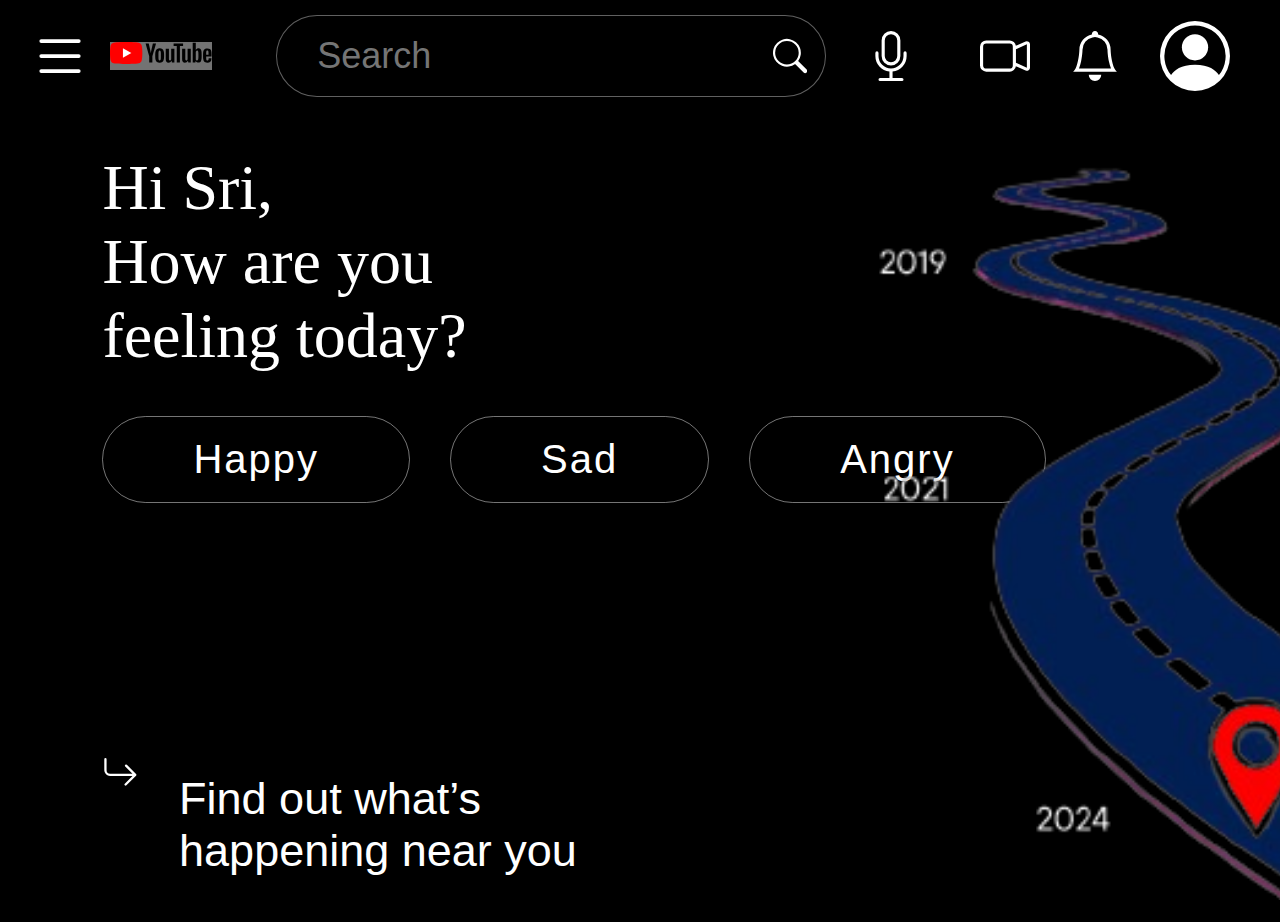
==== index1.html @ e3700649 "youtube" ====
<!DOCTYPE html>
<html lang="en">
<head>
    <meta charset="UTF-8">
    <meta name="viewport" content="width=device-width, initial-scale=1.0">
    <title>Youtube</title>
    <link rel="stylesheet" href="style.css">
</head>
<body>

    <section>
        <div class="hero">
            <video autoplay muted loop class="my-video">
                <source src="stars.mp4" type="video/mp4">
            </video>

            <div class="tint"></div>
    
                <div class="nav">
                    <div class="nav-left">
                        <svg xmlns="http://www.w3.org/2000/svg" width="60" height="60" fill="#ffffff" class="bi bi-list" viewBox="0 0 16 16">
                            <path fill-rule="evenodd" d="M2.5 12a.5.5 0 0 1 .5-.5h10a.5.5 0 0 1 0 1H3a.5.5 0 0 1-.5-.5m0-4a.5.5 0 0 1 .5-.5h10a.5.5 0 0 1 0 1H3a.5.5 0 0 1-.5-.5m0-4a.5.5 0 0 1 .5-.5h10a.5.5 0 0 1 0 1H3a.5.5 0 0 1-.5-.5"/>
                          </svg>
                          
                        <a href="" class="logo"><img src="logo.svg" alt=""></a>
                    </div>

                    <div class="nav-middle">
                        <form>
                            <input type="email" name="email" id="email" class="email_input" placeholder="Search">
                            <svg xmlns="http://www.w3.org/2000/svg" width="40" height="40" fill="#ffffff" class="bi bi-search" viewBox="0 0 16 16">
                                <path d="M11.742 10.344a6.5 6.5 0 1 0-1.397 1.398h-.001q.044.06.098.115l3.85 3.85a1 1 0 0 0 1.415-1.414l-3.85-3.85a1 1 0 0 0-.115-.1zM12 6.5a5.5 5.5 0 1 1-11 0 5.5 5.5 0 0 1 11 0"/>
                              </svg>
                          </form>
                          <svg xmlns="http://www.w3.org/2000/svg" width="50" height="50" fill="#ffffff" class="bi bi-mic" viewBox="0 0 16 16">
                            <path d="M3.5 6.5A.5.5 0 0 1 4 7v1a4 4 0 0 0 8 0V7a.5.5 0 0 1 1 0v1a5 5 0 0 1-4.5 4.975V15h3a.5.5 0 0 1 0 1h-7a.5.5 0 0 1 0-1h3v-2.025A5 5 0 0 1 3 8V7a.5.5 0 0 1 .5-.5"/>
                            <path d="M10 8a2 2 0 1 1-4 0V3a2 2 0 1 1 4 0zM8 0a3 3 0 0 0-3 3v5a3 3 0 0 0 6 0V3a3 3 0 0 0-3-3"/>
                          </svg>
                    </div>
                    
                    <div class="nav-right">
                        <svg xmlns="http://www.w3.org/2000/svg" width="50" height="50" fill="#ffffff" class="bi bi-camera-video" viewBox="0 0 16 16">
                            <path fill-rule="evenodd" d="M0 5a2 2 0 0 1 2-2h7.5a2 2 0 0 1 1.983 1.738l3.11-1.382A1 1 0 0 1 16 4.269v7.462a1 1 0 0 1-1.406.913l-3.111-1.382A2 2 0 0 1 9.5 13H2a2 2 0 0 1-2-2zm11.5 5.175 3.5 1.556V4.269l-3.5 1.556zM2 4a1 1 0 0 0-1 1v6a1 1 0 0 0 1 1h7.5a1 1 0 0 0 1-1V5a1 1 0 0 0-1-1z"/>
                          </svg>


                          <svg xmlns="http://www.w3.org/2000/svg" width="50" height="50" fill="#ffffff" class="bi bi-bell" viewBox="0 0 16 16">
                            <path d="M8 16a2 2 0 0 0 2-2H6a2 2 0 0 0 2 2M8 1.918l-.797.161A4 4 0 0 0 4 6c0 .628-.134 2.197-.459 3.742-.16.767-.376 1.566-.663 2.258h10.244c-.287-.692-.502-1.49-.663-2.258C12.134 8.197 12 6.628 12 6a4 4 0 0 0-3.203-3.92zM14.22 12c.223.447.481.801.78 1H1c.299-.199.557-.553.78-1C2.68 10.2 3 6.88 3 6c0-2.42 1.72-4.44 4.005-4.901a1 1 0 1 1 1.99 0A5 5 0 0 1 13 6c0 .88.32 4.2 1.22 6"/>
                          </svg>

                          <svg xmlns="http://www.w3.org/2000/svg" width="70" height="70" fill="#ffffff" class="bi bi-person-circle" viewBox="0 0 16 16">
                            <path d="M11 6a3 3 0 1 1-6 0 3 3 0 0 1 6 0"/>
                            <path fill-rule="evenodd" d="M0 8a8 8 0 1 1 16 0A8 8 0 0 1 0 8m8-7a7 7 0 0 0-5.468 11.37C3.242 11.226 4.805 10 8 10s4.757 1.225 5.468 2.37A7 7 0 0 0 8 1"/>
                          </svg>
                    </div>
                    
                </div>
        </div>

        <section>
            <div class="container">
                <div class="leftcontent">
                        <h1 span class="title">Hi Sri,<br>How are you feeling today?</h1>
                        <div class="buttons">
                            <p class="button">Happy</p>
                            <p class="button">Sad</p>
                            <p class="button">Angry</p>
                        </div>    

                        <div class="bottomtitle">
                            <!-- <svg class="return-icon" xmlns="http://www.w3.org/2000/svg" width="60" height="60" fill="currentColor" class="bi bi-compass" viewBox="0 0 16 16">
                                <path d="M8 16.016a7.5 7.5 0 0 0 1.962-14.74A1 1 0 0 0 9 0H7a1 1 0 0 0-.962 1.276A7.5 7.5 0 0 0 8 16.016m6.5-7.5a6.5 6.5 0 1 1-13 0 6.5 6.5 0 0 1 13 0"/>
                                <path d="m6.94 7.44 4.95-2.83-2.83 4.95-4.949 2.83 2.828-4.95z"/>
                              </svg> -->
                            <!-- <svg class="return-icon" xmlns="http://www.w3.org/2000/svg" width="60" height="60" fill="currentColor" class="bi bi-compass" viewBox="0 0 16 16">
                                <path d="M8 0a8 8 0 1 0 0 16A8 8 0 0 0 8 0M4.882 1.731a.48.48 0 0 0 .14.291.487.487 0 0 1-.126.78l-.291.146a.7.7 0 0 0-.188.135l-.48.48a1 1 0 0 1-1.023.242l-.02-.007a1 1 0 0 0-.462-.04 7 7 0 0 1 2.45-2.027m-3 9.674.86-.216a1 1 0 0 0 .758-.97v-.184a1 1 0 0 1 .445-.832l.04-.026a1 1 0 0 0 .152-1.54L3.121 6.621a.414.414 0 0 1 .542-.624l1.09.818a.5.5 0 0 0 .523.047.5.5 0 0 1 .724.447v.455a.8.8 0 0 0 .131.433l.795 1.192a1 1 0 0 1 .116.238l.73 2.19a1 1 0 0 0 .949.683h.058a1 1 0 0 0 .949-.684l.73-2.189a1 1 0 0 1 .116-.238l.791-1.187A.45.45 0 0 1 11.743 8c.16 0 .306.084.392.218.557.875 1.63 2.282 2.365 2.282l.04-.001a7.003 7.003 0 0 1-12.658.905Z"/>
                              </svg> -->
                            <svg class="return-icon" xmlns="http://www.w3.org/2000/svg" width="60" height="60" fill="currentColor" class="bi bi-arrow-return-right" viewBox="0 0 16 16">
                                <path fill-rule="evenodd" d="M1.5 1.5A.5.5 0 0 0 1 2v4.8a2.5 2.5 0 0 0 2.5 2.5h9.793l-3.347 3.346a.5.5 0 0 0 .708.708l4.2-4.2a.5.5 0 0 0 0-.708l-4-4a.5.5 0 0 0-.708.708L13.293 8.3H3.5A1.5 1.5 0 0 1 2 6.8V2a.5.5 0 0 0-.5-.5"/>
                              </svg>

                              <p class="findout">Find out what’s happening near you</p>
                        </div>
                </div>

                <div class="rightcontent">
                    <img class="img-roadmap" src="roadmapyears.png" alt="">
                </div>
            </div>
        </section>
        
    </section>
    
</body>
</html>
---- style.css ----
@import url('https://fonts.googleapis.com/css2?family=Alegreya:ital,wght@0,400..900;1,400..900&family=Cormorant+Garamond:ital,wght@0,300;0,400;0,500;0,600;0,700;1,300;1,400;1,500;1,600;1,700&display=swap');

body {
    margin: 0;
    font-family: "Alegreya", serif;
    background-color: rgb(0, 0, 0);
  }

@media(min-width: 990px) {
    .hero{
        width: 100%;
        height: 100vh;
        overflow: hidden;
    }
    
    .my-video{
        width: 100%;
        height: 100vh;
        transform: scale(1.2);
    }
    
    .tint{
        background-color: rgba(0, 0, 0, 0.45);
            background-image: linear-gradient(to top, rgba(0, 0, 0, 0.8) 0, rgba(0, 0, 0, 0) 60%, rgba(0, 0, 0, 0.8) 100%);
            position: absolute;
            top: 0;
            left: 0;
            bottom: 0;
            right: 0;
    }
    
    .nav{
        position: absolute;
        display: flex;
        width: 100%;
        justify-content: space-between;
        align-items: center;
        top:4%;
        left: 50%;
        transform: translate(-50%, -50% );
        margin-top: 20px;
    }
    
    .nav{
        display: flex;
    }
    
    .nav-left{
        display: flex;
        gap: 20px;
        margin-left: 30px;
        align-items: center;
    }
    
    .logo{
        width: 8vw;
        background-color: rgba(255, 255, 255, 0.45);
    }
    
    .nav-middle{
        display: flex;
        align-items: center;
        gap: 40px;
        border-color: wheat;
        background-color: #0000005a;
    }
    
    form {
        width: 40vw;
        padding: 18px;
        font-size: 28px;
        background-color: #0000001a;
        border-radius: 48px;
        border: 1px solid rgba(255, 255, 255, 0.375);
        display: flex;
        gap: 15px;
        margin: 0 auto;
        align-items: center;
      }
      
      .micclass {
        background-color: transparent;
        border: none;
        margin: 0;
        cursor: pointer;
      }
    
    
    .email_input{
        background-color: #0000001a;
        border: none;
        outline: none;
        font-size: 36px;
        margin-left: 20px;
        width: 100%;
    }
    
    .nav-right{
        display: flex;
        gap: 40px;
        margin-right: 50px;
        align-items: center;
    }
    
    .leftcontent{
        position: absolute;
        top:12%;
        left: 8%;
        width: 40%;
        display: flex;
        flex-direction: column;
        justify-content: center;
        color: white;
    }
    
    .rightcontent{
        position: absolute;
        top:10%;
        bottom: 0%;
        right: 0%;
        width: 32%;
        overflow: hidden;
        justify-content: left;
        display: flex;
        color: white;
    }
    
    
    .img-roadmap{
        object-fit: cover;
        transform: scale(-1px);
        
    }
    
    .img-roadmap:hover{
        cursor: pointer;
    }
    
    
    .title{
        font-size: 5vmax;
        text-align: left;
        font-family: Georgia, 'Times New Roman', Times, serif;
        font-weight: 400;
    }
    
    .titlefirst{
        font-size: 5vmax;
        text-align: left;
        font-family: Georgia, 'Times New Roman', Times, serif;
        font-weight: 400;
        overflow: hidden;
        border-right: .05em solid rgb(255, 0, 0);
        width: 0;
        animation: 
        typing 1s steps(20, end) forwards,
        blink .8s infinite;
    }
    
    @keyframes typing {
        from { width: 0 }
        to { width: 100% }
    }
    
    @keyframes blink {
        from { border-color: transparent }
        to { border-color: rgb(255, 0, 0); }
    }
    
    .buttons{
        margin-top: -40px;
        display: flex;
        gap: 40px;
        font-size: 40px;
        font-family: 'Lucida Sans', 'Lucida Sans Regular', 'Lucida Grande', 'Lucida Sans Unicode', Geneva, Verdana, sans-serif;
    }
    
    .button{
        border: 1px solid rgba(255, 255, 255, 0.46);
        border-radius: 60px;
        padding: 20px 90px;
        letter-spacing: 2px;
    }
    
    .button:hover{
        background-color: rgba(255, 255, 255, 0.837);
        color: black;
        cursor: pointer;
        box-shadow: 0 12px 16px 0 rgba(208, 208, 208, 0.159), 0 17px 50px 0 rgba(117, 116, 116, 0.19);
    }
    
    .bottomtitle{
        margin-top: 200px;
        display: flex;
        gap: 40px;
    }
    
    .findout{
        font-size: 45px;
        font-family: Arial, Helvetica, sans-serif;
        font-weight: lighter;
        margin-top: 30px;
    }
    
    
    .findout:hover{
        cursor: pointer;
    }
    
    .return-icon{
    
    }
}

@media(min-width: 586px) and (max-width: 990px) {
    .hero{
        width: 100%;
        height: 100vh;
        overflow: hidden;
    }
    
    .my-video{
        width: 100%;
        height: 100vh;
        transform: scale(1.2);
    }
    
    .tint{
        background-color: rgba(0, 0, 0, 0.45);
            background-image: linear-gradient(to top, rgba(0, 0, 0, 0.8) 0, rgba(0, 0, 0, 0) 60%, rgba(0, 0, 0, 0.8) 100%);
            position: absolute;
            top: 0;
            left: 0;
            bottom: 0;
            right: 0;
    }
    
    .nav{
        position: absolute;
        display: flex;
        width: 100%;
        justify-content: space-between;
        align-items: center;
        top:4%;
        left: 50%;
        transform: translate(-50%, -50% );
        margin-top: 20px;
    }
    
    .nav{
        display: flex;
    }
    
    .nav-left{
        display: flex;
        gap: 20px;
        margin-left: 30px;
        align-items: center;
    }
    
    .logo{
        width: 8vw;
        background-color: rgba(255, 255, 255, 0.45);
    }
    
    .nav-middle{
        display: flex;
        align-items: center;
        gap: 40px;
        border-color: wheat;
        background-color: #0000005a;
    }
    
    form {
        width: 40vw;
        padding: 18px;
        font-size: 28px;
        background-color: #0000001a;
        border-radius: 48px;
        border: 1px solid rgba(255, 255, 255, 0.375);
        display: flex;
        gap: 15px;
        margin: 0 auto;
        align-items: center;
      }
      
      .micclass {
        background-color: transparent;
        border: none;
        margin: 0;
        cursor: pointer;
      }
    
    
    .email_input{
        background-color: #0000001a;
        border: none;
        outline: none;
        font-size: 36px;
        margin-left: 20px;
        width: 100%;
    }
    
    .nav-right{
        display: flex;
        gap: 40px;
        margin-right: 50px;
        align-items: center;
    }
    
    .leftcontent{
        position: absolute;
        top:12%;
        left: 8%;
        width: 40%;
        display: flex;
        flex-direction: column;
        justify-content: center;
        color: white;
    }
    
    .rightcontent{
        position: absolute;
        top:10%;
        bottom: 0%;
        right: 0%;
        width: 32%;
        overflow: hidden;
        justify-content: left;
        display: flex;
        color: white;
    }
    
    
    .img-roadmap{
        object-fit: cover;
        transform: scale(-1px);
        
    }
    
    .img-roadmap:hover{
        cursor: pointer;
    }
    
    
    .title{
        font-size: 5vmax;
        text-align: left;
        font-family: Georgia, 'Times New Roman', Times, serif;
        font-weight: 400;
    }
    
    .titlefirst{
        font-size: 5vmax;
        text-align: left;
        font-family: Georgia, 'Times New Roman', Times, serif;
        font-weight: 400;
        overflow: hidden;
        border-right: .05em solid rgb(255, 0, 0);
        width: 0;
        animation: 
        typing 1s steps(20, end) forwards,
        blink .8s infinite;
    }
    
    @keyframes typing {
        from { width: 0 }
        to { width: 100% }
    }
    
    @keyframes blink {
        from { border-color: transparent }
        to { border-color: rgb(255, 0, 0); }
    }
    
    .buttons{
        margin-top: -40px;
        display: flex;
        gap: 40px;
        font-size: 40px;
        font-family: 'Lucida Sans', 'Lucida Sans Regular', 'Lucida Grande', 'Lucida Sans Unicode', Geneva, Verdana, sans-serif;
    }
    
    .button{
        border: 1px solid rgba(255, 255, 255, 0.46);
        border-radius: 60px;
        padding: 20px 90px;
        letter-spacing: 2px;
    }
    
    .button:hover{
        background-color: rgba(255, 255, 255, 0.837);
        color: black;
        cursor: pointer;
        box-shadow: 0 12px 16px 0 rgba(208, 208, 208, 0.159), 0 17px 50px 0 rgba(117, 116, 116, 0.19);
    }
    
    .bottomtitle{
        margin-top: 200px;
        display: flex;
        gap: 40px;
    }
    
    .findout{
        font-size: 45px;
        font-family: Arial, Helvetica, sans-serif;
        font-weight: lighter;
        margin-top: 30px;
    }
    
    
    .findout:hover{
        cursor: pointer;
    }
    
    .return-icon{
    
    }
}

@media(max-width: 586px){ 
    .hero{
        width: 100%;
        height: 100vh;
        overflow: hidden;
    }
    
    .my-video{
        width: 100%;
        height: 100vh;
        transform: scale(1.2);
    }
    
    .tint{
        background-color: rgba(0, 0, 0, 0.45);
            background-image: linear-gradient(to top, rgba(0, 0, 0, 0.8) 0, rgba(0, 0, 0, 0) 60%, rgba(0, 0, 0, 0.8) 100%);
            position: absolute;
            top: 0;
            left: 0;
            bottom: 0;
            right: 0;
            height: 100vh;
    }
    
    .nav{
        position: absolute;
        display: flex;
        width: calc(100vw - 10px);
        justify-content: space-between;
        align-items: center;
        top:4%;
        left: 50%;
        transform: translate(-50%, -50% );
        margin-top: 20px;
    }
    
    .nav{
        display: flex;
    }
    
    .nav-left{
        /* display: flex;
        gap: 20px;
        margin-left: 30px;
        align-items: center; */
        display: none;
    }
    
    .logo{
        width: 10vw;
        background-color: rgba(255, 255, 255, 0.45);
    }
    
    .nav-middle{
        display: flex;
        align-items: center;
        gap: 40px;
        border-color: wheat;
        background-color: #0000005a;
    }
    
    form {
        width: 40vw;
        padding: 18px;
        font-size: 28px;
        background-color: #0000001a;
        border-radius: 48px;
        border: 1px solid rgba(255, 255, 255, 0.375);
        display: flex;
        gap: 5px;
        margin: 0 auto;
        align-items: center;
      }
      
      .micclass {
        background-color: transparent;
        border: none;
        margin: 0;
        cursor: pointer;
      }
    
    
    .email_input{
        background-color: #0000001a;
        border: none;
        outline: none;
        font-size: 36px;
        margin-left: 20px;
        width: 100%;
    }
    
    .nav-right{
        display: flex;
        gap: 40px;
        margin-right: 50px;
        align-items: center;
    }
    
    .leftcontent{
        width: 80vw;
        margin: auto;
        text-align: center;
        display: flex;
        flex-direction: column;
        justify-content: center;
        color: white;
    }
    
    .rightcontent{
        position: absolute;
        top:10%;
        bottom: 0%;
        right: 0%;
        width: 32%;
        overflow: hidden;
        justify-content: left;
        display: flex;
        color: white;
    }
    
    
    .img-roadmap{
        object-fit: cover;
        transform: scale(-1px);
        
    }
    
    .img-roadmap:hover{
        cursor: pointer;
    }
    
    
    .title{
        font-size: 5vmax;
        text-align: left;
        font-family: Georgia, 'Times New Roman', Times, serif;
        font-weight: 400;
    }
    
    /* .titlefirst{
        font-size: 5vmax;
        text-align: left;
        font-family: Georgia, 'Times New Roman', Times, serif;
        font-weight: 400;
        overflow: hidden;
        border-right: .05em solid rgb(255, 0, 0);
        width: 0;
        animation: 
        typing 1s steps(20, end) forwards,
        blink .8s infinite;
    } */
    
    /* @keyframes typing {
        from { width: 0 }
        to { width: 100% }
    }
    
    @keyframes blink {
        from { border-color: transparent }
        to { border-color: rgb(255, 0, 0); }
    } */
    
    .buttons{
        margin-top: -40px;
        display: flex;
        flex-direction: column;
        gap: 40px;
        font-size: 40px;
        font-family: 'Lucida Sans', 'Lucida Sans Regular', 'Lucida Grande', 'Lucida Sans Unicode', Geneva, Verdana, sans-serif;
    }
    
    .button{
        border: 1px solid rgba(255, 255, 255, 0.46);
        border-radius: 60px;
        padding: 20px 90px;
        letter-spacing: 2px;
    }
    
    .button:hover{
        background-color: rgba(255, 255, 255, 0.837);
        color: black;
        cursor: pointer;
        box-shadow: 0 12px 16px 0 rgba(208, 208, 208, 0.159), 0 17px 50px 0 rgba(117, 116, 116, 0.19);
    }
    
    .bottomtitle{
        margin-top: 200px;
        display: flex;
        gap: 40px;
    }
    
    .findout{
        font-size: 5px;
        font-family: Arial, Helvetica, sans-serif;
        font-weight: lighter;
        margin-top: 30px;
    }
    
    
    .findout:hover{
        cursor: pointer;
    }
    
    .return-icon{
    
    }
}
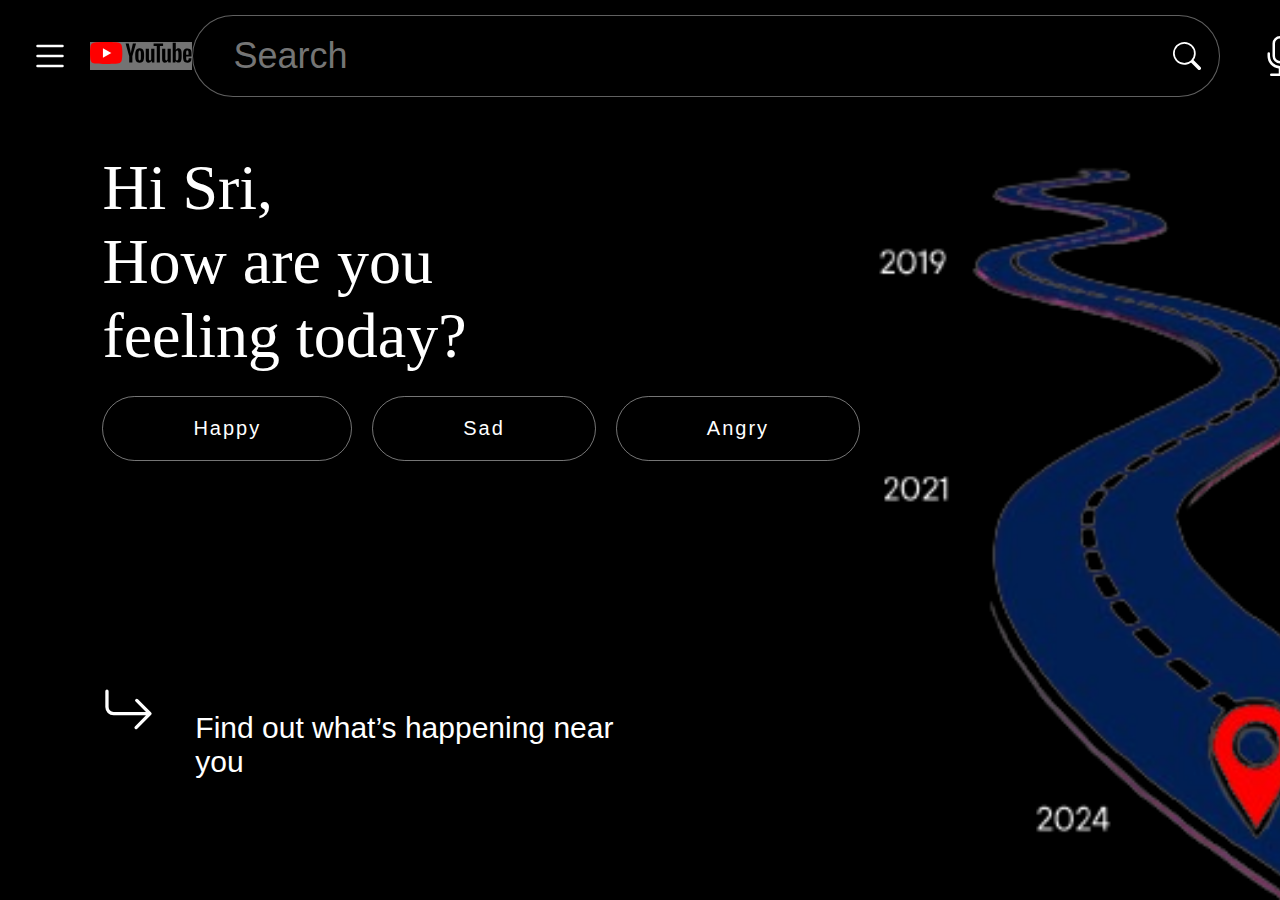
==== commit f67a17a1: "changed sizes" ====
--- a/index1.html
+++ b/index1.html
@@ -18,7 +18,7 @@
     
                 <div class="nav">
                     <div class="nav-left">
-                        <svg xmlns="http://www.w3.org/2000/svg" width="60" height="60" fill="#ffffff" class="bi bi-list" viewBox="0 0 16 16">
+                        <svg xmlns="http://www.w3.org/2000/svg" width="40" height="40" fill="#ffffff" class="bi bi-list" viewBox="0 0 16 16">
                             <path fill-rule="evenodd" d="M2.5 12a.5.5 0 0 1 .5-.5h10a.5.5 0 0 1 0 1H3a.5.5 0 0 1-.5-.5m0-4a.5.5 0 0 1 .5-.5h10a.5.5 0 0 1 0 1H3a.5.5 0 0 1-.5-.5m0-4a.5.5 0 0 1 .5-.5h10a.5.5 0 0 1 0 1H3a.5.5 0 0 1-.5-.5"/>
                           </svg>
                           
@@ -28,27 +28,27 @@
                     <div class="nav-middle">
                         <form>
                             <input type="email" name="email" id="email" class="email_input" placeholder="Search">
-                            <svg xmlns="http://www.w3.org/2000/svg" width="40" height="40" fill="#ffffff" class="bi bi-search" viewBox="0 0 16 16">
+                            <svg xmlns="http://www.w3.org/2000/svg" width="30" height="30" fill="#ffffff" class="bi bi-search" viewBox="0 0 16 16">
                                 <path d="M11.742 10.344a6.5 6.5 0 1 0-1.397 1.398h-.001q.044.06.098.115l3.85 3.85a1 1 0 0 0 1.415-1.414l-3.85-3.85a1 1 0 0 0-.115-.1zM12 6.5a5.5 5.5 0 1 1-11 0 5.5 5.5 0 0 1 11 0"/>
                               </svg>
                           </form>
-                          <svg xmlns="http://www.w3.org/2000/svg" width="50" height="50" fill="#ffffff" class="bi bi-mic" viewBox="0 0 16 16">
+                          <svg xmlns="http://www.w3.org/2000/svg" width="40" height="40" fill="#ffffff" class="bi bi-mic" viewBox="0 0 16 16">
                             <path d="M3.5 6.5A.5.5 0 0 1 4 7v1a4 4 0 0 0 8 0V7a.5.5 0 0 1 1 0v1a5 5 0 0 1-4.5 4.975V15h3a.5.5 0 0 1 0 1h-7a.5.5 0 0 1 0-1h3v-2.025A5 5 0 0 1 3 8V7a.5.5 0 0 1 .5-.5"/>
                             <path d="M10 8a2 2 0 1 1-4 0V3a2 2 0 1 1 4 0zM8 0a3 3 0 0 0-3 3v5a3 3 0 0 0 6 0V3a3 3 0 0 0-3-3"/>
                           </svg>
                     </div>
                     
                     <div class="nav-right">
-                        <svg xmlns="http://www.w3.org/2000/svg" width="50" height="50" fill="#ffffff" class="bi bi-camera-video" viewBox="0 0 16 16">
+                        <svg xmlns="http://www.w3.org/2000/svg" width="40" height="40" fill="#ffffff" class="bi bi-camera-video" viewBox="0 0 16 16">
                             <path fill-rule="evenodd" d="M0 5a2 2 0 0 1 2-2h7.5a2 2 0 0 1 1.983 1.738l3.11-1.382A1 1 0 0 1 16 4.269v7.462a1 1 0 0 1-1.406.913l-3.111-1.382A2 2 0 0 1 9.5 13H2a2 2 0 0 1-2-2zm11.5 5.175 3.5 1.556V4.269l-3.5 1.556zM2 4a1 1 0 0 0-1 1v6a1 1 0 0 0 1 1h7.5a1 1 0 0 0 1-1V5a1 1 0 0 0-1-1z"/>
                           </svg>
 
 
-                          <svg xmlns="http://www.w3.org/2000/svg" width="50" height="50" fill="#ffffff" class="bi bi-bell" viewBox="0 0 16 16">
+                          <svg xmlns="http://www.w3.org/2000/svg" width="40" height="40" fill="#ffffff" class="bi bi-bell" viewBox="0 0 16 16">
                             <path d="M8 16a2 2 0 0 0 2-2H6a2 2 0 0 0 2 2M8 1.918l-.797.161A4 4 0 0 0 4 6c0 .628-.134 2.197-.459 3.742-.16.767-.376 1.566-.663 2.258h10.244c-.287-.692-.502-1.49-.663-2.258C12.134 8.197 12 6.628 12 6a4 4 0 0 0-3.203-3.92zM14.22 12c.223.447.481.801.78 1H1c.299-.199.557-.553.78-1C2.68 10.2 3 6.88 3 6c0-2.42 1.72-4.44 4.005-4.901a1 1 0 1 1 1.99 0A5 5 0 0 1 13 6c0 .88.32 4.2 1.22 6"/>
                           </svg>
 
-                          <svg xmlns="http://www.w3.org/2000/svg" width="70" height="70" fill="#ffffff" class="bi bi-person-circle" viewBox="0 0 16 16">
+                          <svg xmlns="http://www.w3.org/2000/svg" width="50" height="50" fill="#ffffff" class="bi bi-person-circle" viewBox="0 0 16 16">
                             <path d="M11 6a3 3 0 1 1-6 0 3 3 0 0 1 6 0"/>
                             <path fill-rule="evenodd" d="M0 8a8 8 0 1 1 16 0A8 8 0 0 1 0 8m8-7a7 7 0 0 0-5.468 11.37C3.242 11.226 4.805 10 8 10s4.757 1.225 5.468 2.37A7 7 0 0 0 8 1"/>
                           </svg>
--- a/style.css
+++ b/style.css
@@ -66,7 +66,7 @@
     }
     
     form {
-        width: 40vw;
+        width: 990px;
         padding: 18px;
         font-size: 28px;
         background-color: #0000001a;
@@ -170,8 +170,8 @@
     .buttons{
         margin-top: -40px;
         display: flex;
-        gap: 40px;
-        font-size: 40px;
+        gap: 20px;
+        font-size: 20px;
         font-family: 'Lucida Sans', 'Lucida Sans Regular', 'Lucida Grande', 'Lucida Sans Unicode', Geneva, Verdana, sans-serif;
     }
     
@@ -196,7 +196,7 @@
     }
     
     .findout{
-        font-size: 45px;
+        font-size: 30px;
         font-family: Arial, Helvetica, sans-serif;
         font-weight: lighter;
         margin-top: 30px;
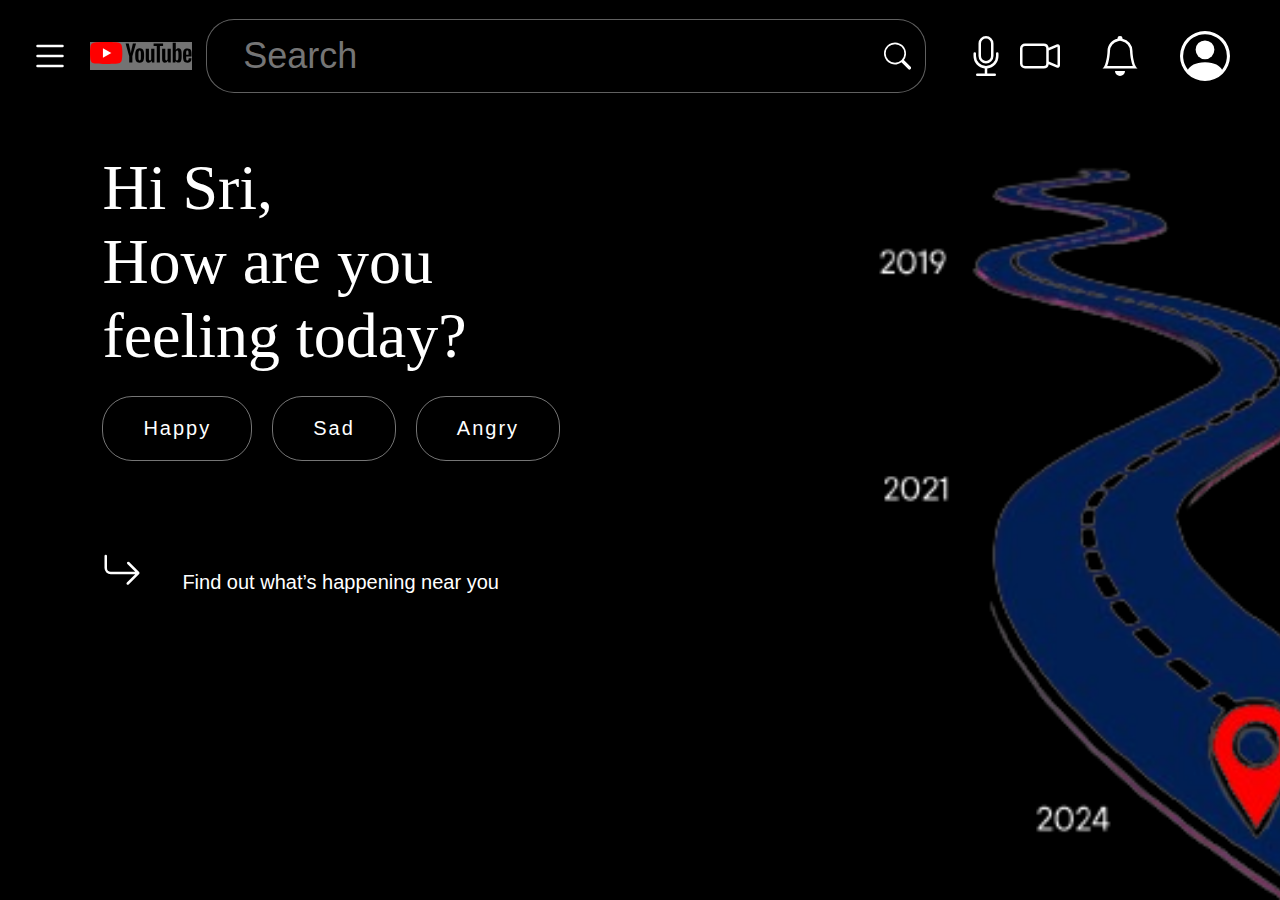
==== commit 95549cc6: "changed sizes" ====
--- a/index1.html
+++ b/index1.html
@@ -75,7 +75,7 @@
                             <!-- <svg class="return-icon" xmlns="http://www.w3.org/2000/svg" width="60" height="60" fill="currentColor" class="bi bi-compass" viewBox="0 0 16 16">
                                 <path d="M8 0a8 8 0 1 0 0 16A8 8 0 0 0 8 0M4.882 1.731a.48.48 0 0 0 .14.291.487.487 0 0 1-.126.78l-.291.146a.7.7 0 0 0-.188.135l-.48.48a1 1 0 0 1-1.023.242l-.02-.007a1 1 0 0 0-.462-.04 7 7 0 0 1 2.45-2.027m-3 9.674.86-.216a1 1 0 0 0 .758-.97v-.184a1 1 0 0 1 .445-.832l.04-.026a1 1 0 0 0 .152-1.54L3.121 6.621a.414.414 0 0 1 .542-.624l1.09.818a.5.5 0 0 0 .523.047.5.5 0 0 1 .724.447v.455a.8.8 0 0 0 .131.433l.795 1.192a1 1 0 0 1 .116.238l.73 2.19a1 1 0 0 0 .949.683h.058a1 1 0 0 0 .949-.684l.73-2.189a1 1 0 0 1 .116-.238l.791-1.187A.45.45 0 0 1 11.743 8c.16 0 .306.084.392.218.557.875 1.63 2.282 2.365 2.282l.04-.001a7.003 7.003 0 0 1-12.658.905Z"/>
                               </svg> -->
-                            <svg class="return-icon" xmlns="http://www.w3.org/2000/svg" width="60" height="60" fill="currentColor" class="bi bi-arrow-return-right" viewBox="0 0 16 16">
+                            <svg class="return-icon" xmlns="http://www.w3.org/2000/svg" width="40" height="40" fill="currentColor" class="bi bi-arrow-return-right" viewBox="0 0 16 16">
                                 <path fill-rule="evenodd" d="M1.5 1.5A.5.5 0 0 0 1 2v4.8a2.5 2.5 0 0 0 2.5 2.5h9.793l-3.347 3.346a.5.5 0 0 0 .708.708l4.2-4.2a.5.5 0 0 0 0-.708l-4-4a.5.5 0 0 0-.708.708L13.293 8.3H3.5A1.5 1.5 0 0 1 2 6.8V2a.5.5 0 0 0-.5-.5"/>
                               </svg>
 
--- a/style.css
+++ b/style.css
@@ -66,11 +66,11 @@
     }
     
     form {
-        width: 990px;
-        padding: 18px;
+        width: 690px;
+        padding: 14px;
         font-size: 28px;
         background-color: #0000001a;
-        border-radius: 48px;
+        border-radius: 28px;
         border: 1px solid rgba(255, 255, 255, 0.375);
         display: flex;
         gap: 15px;
@@ -177,8 +177,8 @@
     
     .button{
         border: 1px solid rgba(255, 255, 255, 0.46);
-        border-radius: 60px;
-        padding: 20px 90px;
+        border-radius: 30px;
+        padding: 20px 40px;
         letter-spacing: 2px;
     }
     
@@ -190,16 +190,15 @@
     }
     
     .bottomtitle{
-        margin-top: 200px;
+        margin-top: 70px;
         display: flex;
         gap: 40px;
     }
     
     .findout{
-        font-size: 30px;
+        font-size: 20px;
         font-family: Arial, Helvetica, sans-serif;
         font-weight: lighter;
-        margin-top: 30px;
     }
     
     
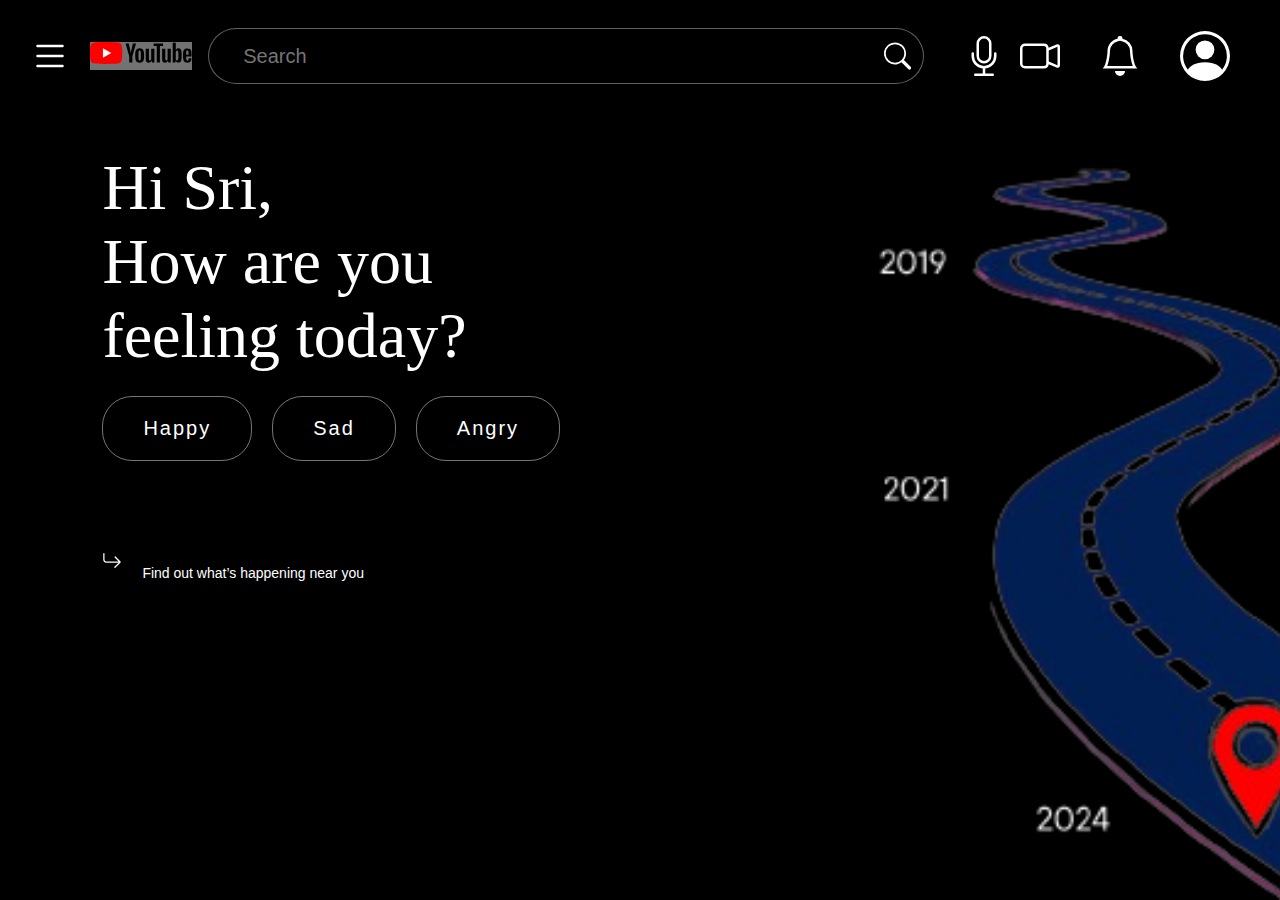
==== commit 8b42d2a7: "changed sizes" ====
--- a/index1.html
+++ b/index1.html
@@ -75,7 +75,7 @@
                             <!-- <svg class="return-icon" xmlns="http://www.w3.org/2000/svg" width="60" height="60" fill="currentColor" class="bi bi-compass" viewBox="0 0 16 16">
                                 <path d="M8 0a8 8 0 1 0 0 16A8 8 0 0 0 8 0M4.882 1.731a.48.48 0 0 0 .14.291.487.487 0 0 1-.126.78l-.291.146a.7.7 0 0 0-.188.135l-.48.48a1 1 0 0 1-1.023.242l-.02-.007a1 1 0 0 0-.462-.04 7 7 0 0 1 2.45-2.027m-3 9.674.86-.216a1 1 0 0 0 .758-.97v-.184a1 1 0 0 1 .445-.832l.04-.026a1 1 0 0 0 .152-1.54L3.121 6.621a.414.414 0 0 1 .542-.624l1.09.818a.5.5 0 0 0 .523.047.5.5 0 0 1 .724.447v.455a.8.8 0 0 0 .131.433l.795 1.192a1 1 0 0 1 .116.238l.73 2.19a1 1 0 0 0 .949.683h.058a1 1 0 0 0 .949-.684l.73-2.189a1 1 0 0 1 .116-.238l.791-1.187A.45.45 0 0 1 11.743 8c.16 0 .306.084.392.218.557.875 1.63 2.282 2.365 2.282l.04-.001a7.003 7.003 0 0 1-12.658.905Z"/>
                               </svg> -->
-                            <svg class="return-icon" xmlns="http://www.w3.org/2000/svg" width="40" height="40" fill="currentColor" class="bi bi-arrow-return-right" viewBox="0 0 16 16">
+                            <svg class="return-icon" xmlns="http://www.w3.org/2000/svg" width="20" height="20" fill="currentColor" class="bi bi-arrow-return-right" viewBox="0 0 16 16">
                                 <path fill-rule="evenodd" d="M1.5 1.5A.5.5 0 0 0 1 2v4.8a2.5 2.5 0 0 0 2.5 2.5h9.793l-3.347 3.346a.5.5 0 0 0 .708.708l4.2-4.2a.5.5 0 0 0 0-.708l-4-4a.5.5 0 0 0-.708.708L13.293 8.3H3.5A1.5 1.5 0 0 1 2 6.8V2a.5.5 0 0 0-.5-.5"/>
                               </svg>
 
--- a/style.css
+++ b/style.css
@@ -67,8 +67,8 @@
     
     form {
         width: 690px;
-        padding: 14px;
-        font-size: 28px;
+        padding: 12px;
+        font-size: 18px;
         background-color: #0000001a;
         border-radius: 28px;
         border: 1px solid rgba(255, 255, 255, 0.375);
@@ -90,7 +90,7 @@
         background-color: #0000001a;
         border: none;
         outline: none;
-        font-size: 36px;
+        font-size: 20px;
         margin-left: 20px;
         width: 100%;
     }
@@ -192,11 +192,11 @@
     .bottomtitle{
         margin-top: 70px;
         display: flex;
-        gap: 40px;
+        gap: 20px;
     }
     
     .findout{
-        font-size: 20px;
+        font-size: 14px;
         font-family: Arial, Helvetica, sans-serif;
         font-weight: lighter;
     }
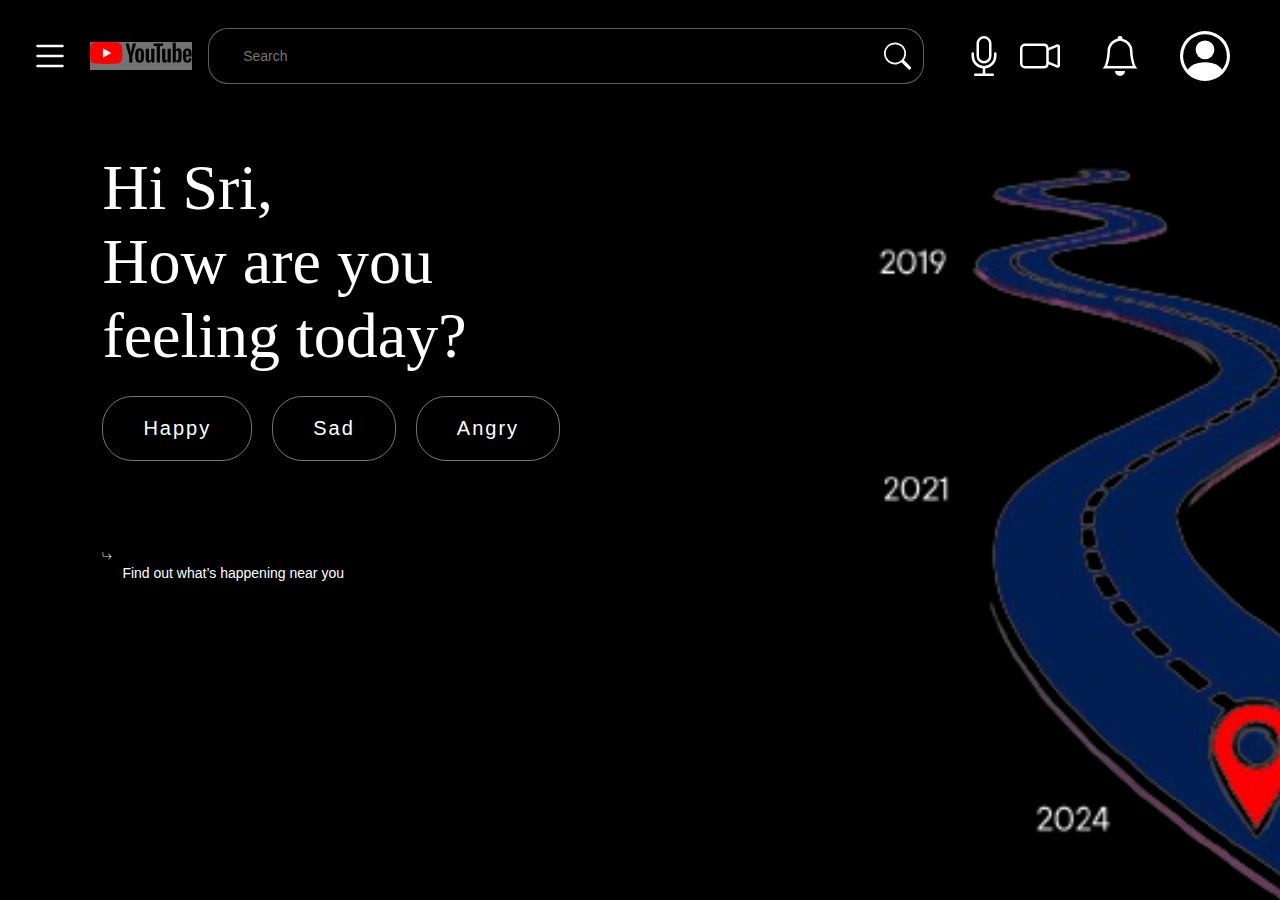
==== commit 3079149f: "changed sizes" ====
--- a/index1.html
+++ b/index1.html
@@ -75,7 +75,7 @@
                             <!-- <svg class="return-icon" xmlns="http://www.w3.org/2000/svg" width="60" height="60" fill="currentColor" class="bi bi-compass" viewBox="0 0 16 16">
                                 <path d="M8 0a8 8 0 1 0 0 16A8 8 0 0 0 8 0M4.882 1.731a.48.48 0 0 0 .14.291.487.487 0 0 1-.126.78l-.291.146a.7.7 0 0 0-.188.135l-.48.48a1 1 0 0 1-1.023.242l-.02-.007a1 1 0 0 0-.462-.04 7 7 0 0 1 2.45-2.027m-3 9.674.86-.216a1 1 0 0 0 .758-.97v-.184a1 1 0 0 1 .445-.832l.04-.026a1 1 0 0 0 .152-1.54L3.121 6.621a.414.414 0 0 1 .542-.624l1.09.818a.5.5 0 0 0 .523.047.5.5 0 0 1 .724.447v.455a.8.8 0 0 0 .131.433l.795 1.192a1 1 0 0 1 .116.238l.73 2.19a1 1 0 0 0 .949.683h.058a1 1 0 0 0 .949-.684l.73-2.189a1 1 0 0 1 .116-.238l.791-1.187A.45.45 0 0 1 11.743 8c.16 0 .306.084.392.218.557.875 1.63 2.282 2.365 2.282l.04-.001a7.003 7.003 0 0 1-12.658.905Z"/>
                               </svg> -->
-                            <svg class="return-icon" xmlns="http://www.w3.org/2000/svg" width="20" height="20" fill="currentColor" class="bi bi-arrow-return-right" viewBox="0 0 16 16">
+                            <svg class="return-icon" xmlns="http://www.w3.org/2000/svg" width="10" height="10" fill="currentColor" class="bi bi-arrow-return-right" viewBox="0 0 16 16">
                                 <path fill-rule="evenodd" d="M1.5 1.5A.5.5 0 0 0 1 2v4.8a2.5 2.5 0 0 0 2.5 2.5h9.793l-3.347 3.346a.5.5 0 0 0 .708.708l4.2-4.2a.5.5 0 0 0 0-.708l-4-4a.5.5 0 0 0-.708.708L13.293 8.3H3.5A1.5 1.5 0 0 1 2 6.8V2a.5.5 0 0 0-.5-.5"/>
                               </svg>
 
--- a/style.css
+++ b/style.css
@@ -68,9 +68,9 @@
     form {
         width: 690px;
         padding: 12px;
-        font-size: 18px;
+        font-size: 14px;
         background-color: #0000001a;
-        border-radius: 28px;
+        border-radius: 20px;
         border: 1px solid rgba(255, 255, 255, 0.375);
         display: flex;
         gap: 15px;
@@ -90,7 +90,7 @@
         background-color: #0000001a;
         border: none;
         outline: none;
-        font-size: 20px;
+        font-size: 14px;
         margin-left: 20px;
         width: 100%;
     }
@@ -192,7 +192,7 @@
     .bottomtitle{
         margin-top: 70px;
         display: flex;
-        gap: 20px;
+        gap: 10px;
     }
     
     .findout{
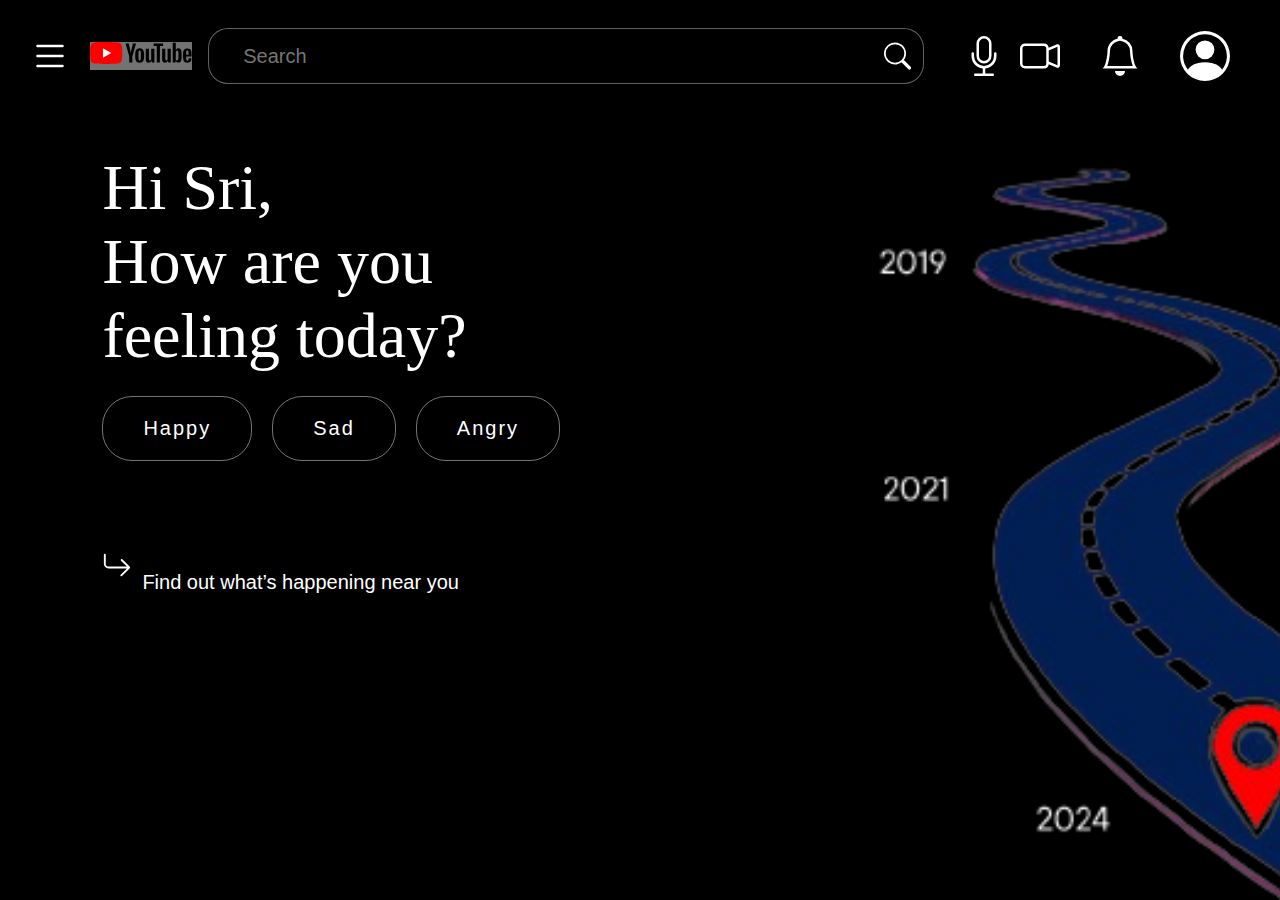
==== commit c6cde19f: "changed sizes" ====
--- a/index1.html
+++ b/index1.html
@@ -75,7 +75,7 @@
                             <!-- <svg class="return-icon" xmlns="http://www.w3.org/2000/svg" width="60" height="60" fill="currentColor" class="bi bi-compass" viewBox="0 0 16 16">
                                 <path d="M8 0a8 8 0 1 0 0 16A8 8 0 0 0 8 0M4.882 1.731a.48.48 0 0 0 .14.291.487.487 0 0 1-.126.78l-.291.146a.7.7 0 0 0-.188.135l-.48.48a1 1 0 0 1-1.023.242l-.02-.007a1 1 0 0 0-.462-.04 7 7 0 0 1 2.45-2.027m-3 9.674.86-.216a1 1 0 0 0 .758-.97v-.184a1 1 0 0 1 .445-.832l.04-.026a1 1 0 0 0 .152-1.54L3.121 6.621a.414.414 0 0 1 .542-.624l1.09.818a.5.5 0 0 0 .523.047.5.5 0 0 1 .724.447v.455a.8.8 0 0 0 .131.433l.795 1.192a1 1 0 0 1 .116.238l.73 2.19a1 1 0 0 0 .949.683h.058a1 1 0 0 0 .949-.684l.73-2.189a1 1 0 0 1 .116-.238l.791-1.187A.45.45 0 0 1 11.743 8c.16 0 .306.084.392.218.557.875 1.63 2.282 2.365 2.282l.04-.001a7.003 7.003 0 0 1-12.658.905Z"/>
                               </svg> -->
-                            <svg class="return-icon" xmlns="http://www.w3.org/2000/svg" width="10" height="10" fill="currentColor" class="bi bi-arrow-return-right" viewBox="0 0 16 16">
+                            <svg class="return-icon" xmlns="http://www.w3.org/2000/svg" width="30" height="30" fill="currentColor" class="bi bi-arrow-return-right" viewBox="0 0 16 16">
                                 <path fill-rule="evenodd" d="M1.5 1.5A.5.5 0 0 0 1 2v4.8a2.5 2.5 0 0 0 2.5 2.5h9.793l-3.347 3.346a.5.5 0 0 0 .708.708l4.2-4.2a.5.5 0 0 0 0-.708l-4-4a.5.5 0 0 0-.708.708L13.293 8.3H3.5A1.5 1.5 0 0 1 2 6.8V2a.5.5 0 0 0-.5-.5"/>
                               </svg>
 
--- a/style.css
+++ b/style.css
@@ -68,7 +68,7 @@
     form {
         width: 690px;
         padding: 12px;
-        font-size: 14px;
+        font-size: 20px;
         background-color: #0000001a;
         border-radius: 20px;
         border: 1px solid rgba(255, 255, 255, 0.375);
@@ -90,7 +90,7 @@
         background-color: #0000001a;
         border: none;
         outline: none;
-        font-size: 14px;
+        font-size: 20px;
         margin-left: 20px;
         width: 100%;
     }
@@ -196,7 +196,7 @@
     }
     
     .findout{
-        font-size: 14px;
+        font-size: 20px;
         font-family: Arial, Helvetica, sans-serif;
         font-weight: lighter;
     }
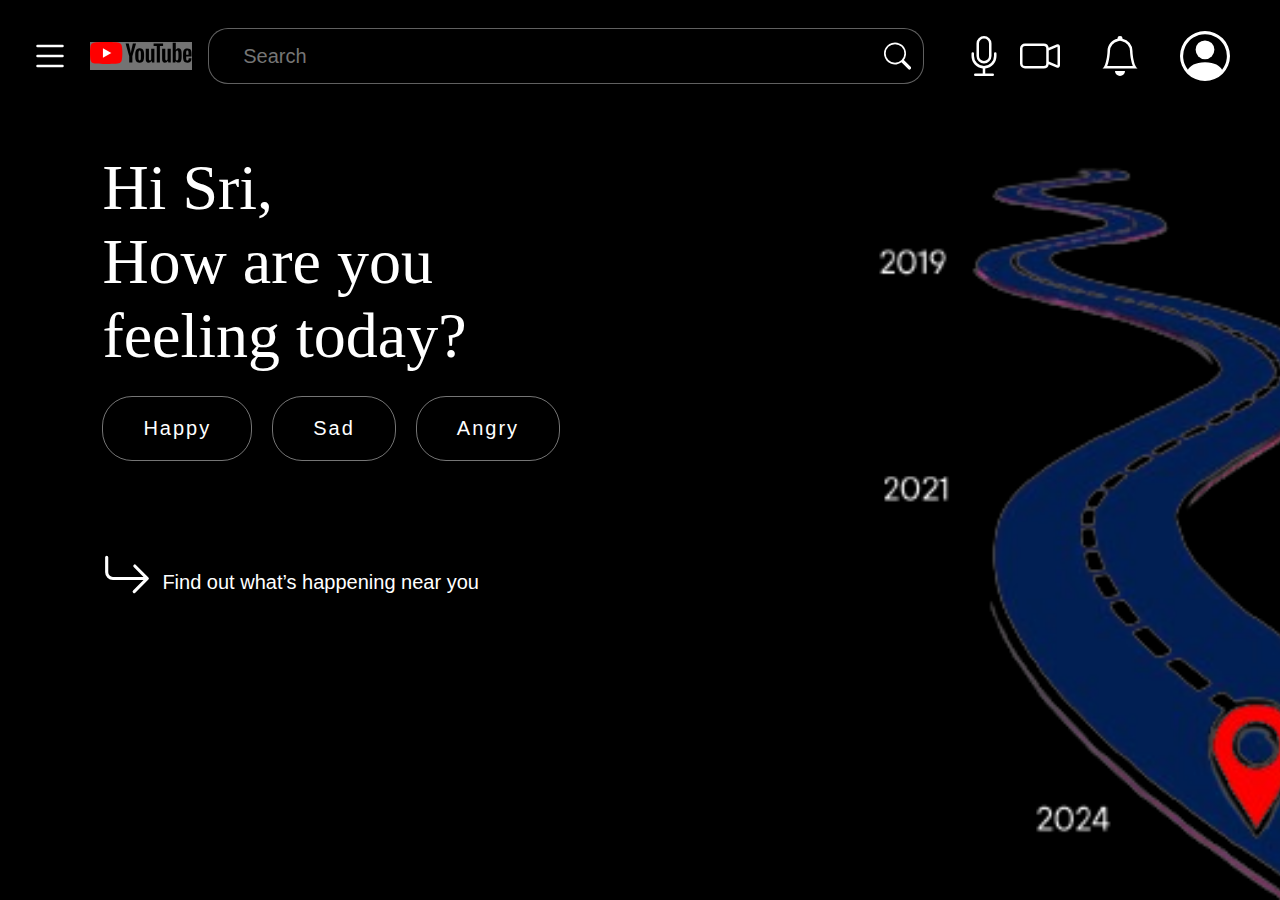
==== commit dd1740e8: "changed sizes" ====
--- a/index1.html
+++ b/index1.html
@@ -75,7 +75,7 @@
                             <!-- <svg class="return-icon" xmlns="http://www.w3.org/2000/svg" width="60" height="60" fill="currentColor" class="bi bi-compass" viewBox="0 0 16 16">
                                 <path d="M8 0a8 8 0 1 0 0 16A8 8 0 0 0 8 0M4.882 1.731a.48.48 0 0 0 .14.291.487.487 0 0 1-.126.78l-.291.146a.7.7 0 0 0-.188.135l-.48.48a1 1 0 0 1-1.023.242l-.02-.007a1 1 0 0 0-.462-.04 7 7 0 0 1 2.45-2.027m-3 9.674.86-.216a1 1 0 0 0 .758-.97v-.184a1 1 0 0 1 .445-.832l.04-.026a1 1 0 0 0 .152-1.54L3.121 6.621a.414.414 0 0 1 .542-.624l1.09.818a.5.5 0 0 0 .523.047.5.5 0 0 1 .724.447v.455a.8.8 0 0 0 .131.433l.795 1.192a1 1 0 0 1 .116.238l.73 2.19a1 1 0 0 0 .949.683h.058a1 1 0 0 0 .949-.684l.73-2.189a1 1 0 0 1 .116-.238l.791-1.187A.45.45 0 0 1 11.743 8c.16 0 .306.084.392.218.557.875 1.63 2.282 2.365 2.282l.04-.001a7.003 7.003 0 0 1-12.658.905Z"/>
                               </svg> -->
-                            <svg class="return-icon" xmlns="http://www.w3.org/2000/svg" width="30" height="30" fill="currentColor" class="bi bi-arrow-return-right" viewBox="0 0 16 16">
+                            <svg class="return-icon" xmlns="http://www.w3.org/2000/svg" width="50" height="50" fill="currentColor" class="bi bi-arrow-return-right" viewBox="0 0 16 16">
                                 <path fill-rule="evenodd" d="M1.5 1.5A.5.5 0 0 0 1 2v4.8a2.5 2.5 0 0 0 2.5 2.5h9.793l-3.347 3.346a.5.5 0 0 0 .708.708l4.2-4.2a.5.5 0 0 0 0-.708l-4-4a.5.5 0 0 0-.708.708L13.293 8.3H3.5A1.5 1.5 0 0 1 2 6.8V2a.5.5 0 0 0-.5-.5"/>
                               </svg>
 
